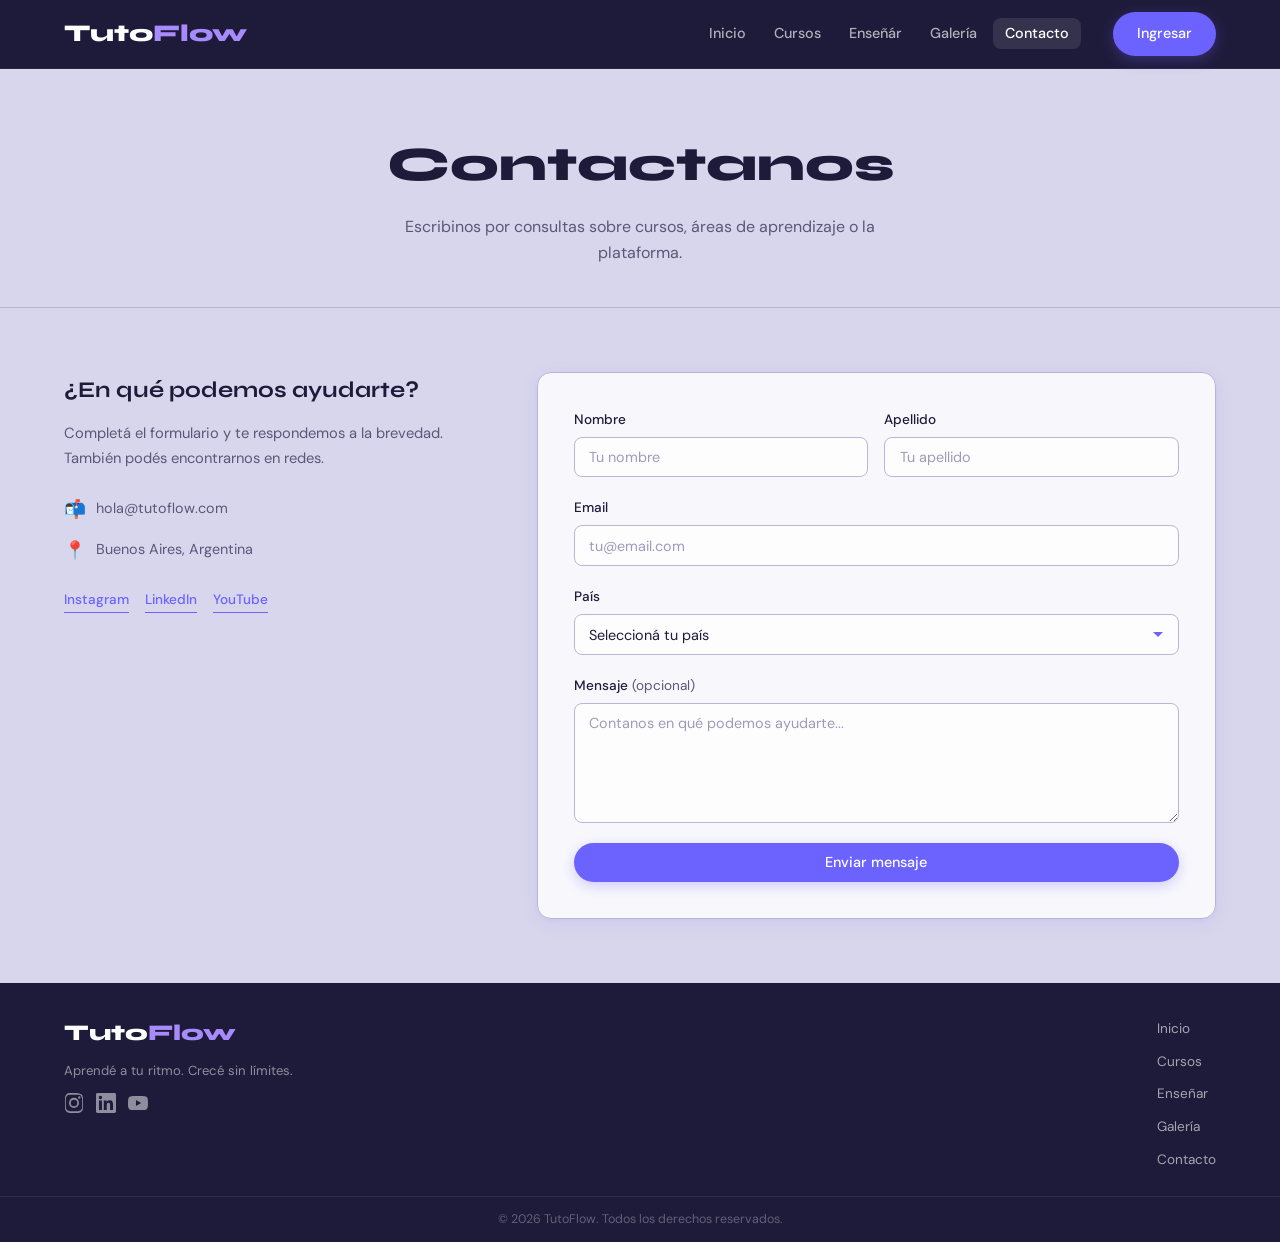
==== contacto.html @ e3fac87a "Add files via upload" ====
<!DOCTYPE html>
<html lang="es">
<head>
  <meta charset="UTF-8" />
  <meta name="viewport" content="width=device-width, initial-scale=1.0" />
  <title>TutoFlow – Contacto</title>
  <link rel="preconnect" href="https://fonts.googleapis.com" />
  <link rel="preconnect" href="https://fonts.gstatic.com" crossorigin />
  <link href="https://fonts.googleapis.com/css2?family=Syne:wght@600;700;800&family=DM+Sans:wght@300;400;500&display=swap" rel="stylesheet" />
  <link rel="stylesheet" href="CSS/estilos.css" />
  <link rel="icon" type="image/png" href="img/favicon/favicon.png" />

</head>
<body>

  <header class="header">
    <div class="container header__inner">
      <a href="index.html" class="header__logo">Tuto<span>Flow</span></a>

      <input type="checkbox" id="nav-toggle" class="nav-toggle" />
      <label for="nav-toggle" class="nav-toggle-label">&#9776;</label>

      <nav class="nav">
        <ul class="nav__list">
          <li class="nav__item"><a href="index.html" class="nav__link">Inicio</a></li>

          <li class="nav__item nav__item--dropdown">
            <a href="cursos.html" class="nav__link">Cursos</a>
            <ul class="dropdown">
              <li><a href="cursos.html" class="dropdown__link">Todos los cursos</a></li>
              <li><a href="cursos.html#programacion" class="dropdown__link">Programación</a></li>
              <li><a href="cursos.html#testing" class="dropdown__link">Testing QA</a></li>
              <li><a href="cursos.html#data" class="dropdown__link">Data / SQL</a></li>
              <li><a href="cursos.html#diseno" class="dropdown__link">Diseño Web</a></li>
              <li><a href="cursos.html#automatizacion" class="dropdown__link">Automatización</a></li>
              <li><a href="cursos.html#herramientas" class="dropdown__link">Herramientas Digitales</a></li>
            </ul>
          </li>

          <li class="nav__item"><a href="enseñar.html" class="nav__link">Enseñár</a></li>
          <li class="nav__item"><a href="galeria.html" class="nav__link">Galería</a></li>
          <li class="nav__item"><a href="contacto.html" class="nav__link nav__link--active">Contacto</a></li>
        </ul>
        <a href="cursos.html" class="btn btn-primary nav__cta">Ingresar</a>
      </nav>
    </div>
  </header>

  <section class="page-hero">
    <div class="container page-hero__inner">
      <h1 class="page-hero__title">Contactanos</h1>
      <p class="page-hero__subtitle">Escribinos por consultas sobre cursos, áreas de aprendizaje o la plataforma.</p>
    </div>
  </section>

  <section class="section section--contact">
    <div class="container contact__wrapper">

      <div class="contact__info">
        <h2 class="contact__info-title">¿En qué podemos ayudarte?</h2>
        <p class="contact__info-text">Completá el formulario y te respondemos a la brevedad. También podés encontrarnos en redes.</p>
        <ul class="contact__details">
          <li class="contact__detail">
            <span class="contact__detail-icon">📬</span>
            <span>hola@tutoflow.com</span>
          </li>
          <li class="contact__detail">
            <span class="contact__detail-icon">📍</span>
            <span>Buenos Aires, Argentina</span>
          </li>
        </ul>
        <div class="contact__social">
          <a href="#" class="contact__social-link">Instagram</a>
          <a href="#" class="contact__social-link">LinkedIn</a>
          <a href="#" class="contact__social-link">YouTube</a>
        </div>
      </div>

      <div class="card card--form">
        <form action="#" method="post" class="form">
          <div class="form__row">
            <div class="form__group">
              <label for="nombre" class="form__label">Nombre</label>
              <input type="text" id="nombre" name="nombre" class="form__input" placeholder="Tu nombre" required />
            </div>
            <div class="form__group">
              <label for="apellido" class="form__label">Apellido</label>
              <input type="text" id="apellido" name="apellido" class="form__input" placeholder="Tu apellido" required />
            </div>
          </div>

          <div class="form__group">
            <label for="email" class="form__label">Email</label>
            <input type="email" id="email" name="email" class="form__input" placeholder="tu@email.com" required />
          </div>

          <div class="form__group">
            <label for="pais" class="form__label">País</label>
            <select id="pais" name="pais" class="form__input form__select" required>
              <option value="" disabled selected>Seleccioná tu país</option>
              <option value="ar">Argentina</option>
              <option value="uy">Uruguay</option>
              <option value="cl">Chile</option>
              <option value="py">Paraguay</option>
              <option value="bo">Bolivia</option>
              <option value="pe">Perú</option>
              <option value="mx">México</option>
              <option value="co">Colombia</option>
              <option value="es">España</option>
              <option value="otro">Otro</option>
            </select>
          </div>

          <div class="form__group">
            <label for="mensaje" class="form__label">Mensaje <span class="form__optional">(opcional)</span></label>
            <textarea id="mensaje" name="mensaje" class="form__input form__textarea" placeholder="Contanos en qué podemos ayudarte..."></textarea>
          </div>

          <button type="submit" class="btn btn-primary btn--full">Enviar mensaje</button>
        </form>
      </div>

    </div>
  </section>

<footer class="footer">
  <div class="container footer__inner">

    <div class="footer__brand">
      <a href="index.html" class="footer__logo">Tuto<span>Flow</span></a>
      <p class="footer__tagline">Aprendé a tu ritmo. Crecé sin límites.</p>
      <div class="footer__social">
        <a href="https://www.instagram.com/" target="_blank" class="footer__social-link" aria-label="Instagram">
          <svg xmlns="http://www.w3.org/2000/svg" width="20" height="20" viewBox="0 0 24 24" fill="currentColor">
            <path d="M12 2.163c3.204 0 3.584.012 4.85.07 1.366.062 2.633.326 3.608 1.301.975.975 1.239 2.242 1.301 3.608.058 1.266.07 1.646.07 4.85s-.012 3.584-.07 4.85c-.062 1.366-.326 2.633-1.301 3.608-.975.975-2.242 1.239-3.608 1.301-1.266.058-1.646.07-4.85.07s-3.584-.012-4.85-.07c-1.366-.062-2.633-.326-3.608-1.301-.975-.975-1.239-2.242-1.301-3.608C2.175 15.584 2.163 15.204 2.163 12s.012-3.584.07-4.85c.062-1.366.326-2.633 1.301-3.608.975-.975 2.242-1.239 3.608-1.301 1.266-.058 1.646-.07 4.85-.07zm0-2.163c-3.259 0-3.667.014-4.947.072-1.613.074-3.067.49-4.186 1.61C1.747 2.8 1.331 4.254 1.257 5.867 1.199 7.147 1.185 7.555 1.185 12s.014 4.853.072 6.133c.074 1.613.49 3.067 1.61 4.186 1.119 1.12 2.573 1.536 4.186 1.61C8.333 23.986 8.741 24 12 24s3.667-.014 4.947-.072c1.613-.074 3.067-.49 4.186-1.61 1.12-1.119 1.536-2.573 1.61-4.186.058-1.28.072-1.688.072-6.133s-.014-4.853-.072-6.133c-.074-1.613-.49-3.067-1.61-4.186C19.014.676 17.56.26 15.947.186 14.667.128 14.259.114 12 .114zm0 5.838a6.048 6.048 0 1 0 0 12.096 6.048 6.048 0 0 0 0-12.096zm0 9.978a3.93 3.93 0 1 1 0-7.86 3.93 3.93 0 0 1 0 7.86zm7.846-10.405a1.44 1.44 0 1 1-2.881 0 1.44 1.44 0 0 1 2.881 0z"/>
          </svg>
        </a>
        <a href="https://www.linkedin.com/" target="_blank" class="footer__social-link" aria-label="LinkedIn">
          <svg xmlns="http://www.w3.org/2000/svg" width="20" height="20" viewBox="0 0 24 24" fill="currentColor">
            <path d="M20.447 20.452h-3.554v-5.569c0-1.328-.027-3.037-1.852-3.037-1.853 0-2.136 1.445-2.136 2.939v5.667H9.351V9h3.414v1.561h.046c.477-.9 1.637-1.85 3.37-1.85 3.601 0 4.267 2.37 4.267 5.455v6.286zM5.337 7.433a2.062 2.062 0 0 1-2.063-2.065 2.064 2.064 0 1 1 2.063 2.065zm1.782 13.019H3.555V9h3.564v11.452zM22.225 0H1.771C.792 0 0 .774 0 1.729v20.542C0 23.227.792 24 1.771 24h20.451C23.2 24 24 23.227 24 22.271V1.729C24 .774 23.2 0 22.222 0h.003z"/>
          </svg>
        </a>
        <a href="https://www.youtube.com/" class="footer__social-link" target="_blank" aria-label="YouTube">
          <svg xmlns="http://www.w3.org/2000/svg" width="20" height="20" viewBox="0 0 24 24" fill="currentColor">
            <path d="M23.498 6.186a3.016 3.016 0 0 0-2.122-2.136C19.505 3.545 12 3.545 12 3.545s-7.505 0-9.377.505A3.017 3.017 0 0 0 .502 6.186C0 8.07 0 12 0 12s0 3.93.502 5.814a3.016 3.016 0 0 0 2.122 2.136c1.871.505 9.376.505 9.376.505s7.505 0 9.377-.505a3.015 3.015 0 0 0 2.122-2.136C24 15.93 24 12 24 12s0-3.93-.502-5.814zM9.545 15.568V8.432L15.818 12l-6.273 3.568z"/>
          </svg>
        </a>
      </div>
    </div>

    <nav class="footer__nav">
      <ul class="footer__list">
        <li><a href="index.html" class="footer__link">Inicio</a></li>
        <li><a href="cursos.html" class="footer__link">Cursos</a></li>
        <li><a href="enseñar.html" class="footer__link">Enseñar</a></li>
        <li><a href="galeria.html" class="footer__link">Galería</a></li>
        <li><a href="contacto.html" class="footer__link">Contacto</a></li>
      </ul>
    </nav>

  </div>
  <div class="footer__copy">
    <div class="container">
      <p>&copy; 2026 TutoFlow. Todos los derechos reservados.</p>
    </div>
  </div>
</footer>

</body>
</html>
---- CSS/estilos.css ----
:root {
  /* Colores principales */
  --color-primary:      #6C63FF;
  --color-primary-dark: #5146e8;
  --color-secondary:    #3AAFFA;
  --color-accent:       #a78bfa;

  /* Fondos – lavanda grisáceo apagado */
  --color-bg:           #d8d6ec;
  --color-bg-light:     #ceccdf;
  --color-bg-white:     #ffffff;

  /* Texto */
  --color-text:         #1e1b3a;
  --color-text-muted:   #5a5778;

  /* UI */
  --color-border:       #b8b5d8;
  --shadow-soft:        0 4px 24px rgba(108, 99, 255, 0.13);
  --shadow-card:        0 2px 12px rgba(108, 99, 255, 0.10);
  --radius:             14px;
  --radius-sm:          8px;

  /* Tipografía */
  --font-title:         'Syne', sans-serif;
  --font-body:          'DM Sans', sans-serif;

  /* Layout */
  --max-width:          1200px;
  --section-padding:    5rem 0;
}

.h1hidden {
  position: absolute;
  width: 1px;
  height: 1px;
  padding: 0;
  margin: -1px;
  overflow: hidden;
  clip: rect(0,0,0,0);
  white-space: nowrap;
  border: 0;
}

*, *::before, *::after {
  box-sizing: border-box;
  margin: 0;
  padding: 0;
}

html {
  scroll-behavior: smooth;
}

body {
  font-family: var(--font-body);
  font-weight: 400;
  color: var(--color-text);
  background-color: var(--color-bg);
  line-height: 1.65;
  -webkit-font-smoothing: antialiased;
}

a {
  text-decoration: none;
  color: inherit;
}

ul {
  list-style: none;
}

img {
  max-width: 100%;
  display: block;
}

button {
  font-family: var(--font-body);
  cursor: pointer;
  border: none;
  background: none;
}

.container {
  width: 100%;
  max-width: var(--max-width);
  margin: 0 auto;
  padding: 0 1.5rem;
}

.section {
  padding: var(--section-padding);
}

.section--light {
  background-color: rgba(0, 0, 0, 0.04);
}

.section-title {
  font-family: var(--font-title);
  font-size: clamp(1.6rem, 3vw, 2.2rem);
  font-weight: 700;
  color: var(--color-text);
  text-align: center;
  margin-bottom: 0.75rem;
}

.section-text {
  text-align: center;
  color: var(--color-text-muted);
  font-size: 1rem;
  max-width: 540px;
  margin: 0 auto 2.5rem;
}

.section-title + .grid,
.section-title:not(+ .section-text) + .grid {
  margin-top: 2.5rem;
}

.section-text + .grid {
  margin-top: 0;
}

.grid {
  display: grid;
  gap: 1.5rem;
}

.grid--3 {
  grid-template-columns: repeat(3, 1fr);
}

.grid--4 {
  grid-template-columns: repeat(4, 1fr);
}

.header {
  position: sticky;
  top: 0;
  z-index: 100;
  background: var(--color-text);
  border-bottom: 1px solid rgba(255, 255, 255, 0.06);
}

.header__inner {
  display: flex;
  align-items: center;
  justify-content: space-between;
  height: 68px;
  gap: 2rem;
}

.header__logo {
  font-family: var(--font-title);
  font-size: 1.5rem;
  font-weight: 800;
  color: #fff;
  flex-shrink: 0;
}

.header__logo span {
  color: var(--color-accent);
}

.nav-toggle {
  display: none;
}

.nav-toggle-label {
  display: none;
  font-size: 1.6rem;
  cursor: pointer;
  color: #fff;
  padding: 0.25rem 0.5rem;
  user-select: none;
}

/* Nav principal */
.nav {
  display: flex;
  align-items: center;
  gap: 2rem;
}

.nav__list {
  display: flex;
  align-items: center;
  gap: 0.25rem;
}

.nav__item {
  position: relative;
}

.nav__link {
  font-size: 0.9rem;
  font-weight: 500;
  color: rgba(255, 255, 255, 0.65);
  padding: 0.4rem 0.75rem;
  border-radius: var(--radius-sm);
  transition: color 0.2s, background 0.2s;
}

.nav__link:hover,
.nav__link--active {
  color: #fff;
  background: rgba(255, 255, 255, 0.1);
}

.nav__cta {
  flex-shrink: 0;
}

.dropdown {
  position: absolute;
  top: calc(100% + 8px);
  left: 0;
  min-width: 200px;
  background: var(--color-bg-white);
  border: 1px solid var(--color-border);
  border-radius: var(--radius);
  box-shadow: var(--shadow-soft);
  padding: 0.5rem 0;
  opacity: 0;
  visibility: hidden;
  transform: translateY(-6px);
  transition: opacity 0.2s, transform 0.2s, visibility 0.2s;
  z-index: 200;
}

.nav__item--dropdown:hover .dropdown {
  opacity: 1;
  visibility: visible;
  transform: translateY(0);
}

.dropdown__link {
  display: block;
  padding: 0.5rem 1.1rem;
  font-size: 0.88rem;
  color: var(--color-text-muted);
  transition: color 0.15s, background 0.15s;
}

.dropdown__link:hover {
  color: var(--color-primary);
  background: rgba(108, 99, 255, 0.06);
}

.btn {
  display: inline-flex;
  align-items: center;
  justify-content: center;
  padding: 0.65rem 1.5rem;
  border-radius: 50px;
  font-family: var(--font-body);
  font-size: 0.9rem;
  font-weight: 500;
  transition: transform 0.15s, box-shadow 0.15s, background 0.2s;
  cursor: pointer;
}

.btn:hover {
  transform: translateY(-1px);
}

.btn-primary {
  background: var(--color-primary);
  color: #fff;
  box-shadow: 0 4px 14px rgba(108, 99, 255, 0.3);
}

.btn-primary:hover {
  background: var(--color-primary-dark);
  box-shadow: 0 6px 20px rgba(108, 99, 255, 0.4);
}

.btn-secondary {
  background: transparent;
  color: var(--color-primary);
  border: 1.5px solid var(--color-primary);
}

.btn-secondary:hover {
  background: rgba(108, 99, 255, 0.08);
}

.btn--large {
  padding: 0.85rem 2.2rem;
  font-size: 1rem;
}

.btn--full {
  width: 100%;
}

.card {
  background: rgba(255, 255, 255, 0.82);
  border: 1.5px solid var(--color-border);
  border-radius: var(--radius);
  padding: 1.75rem 1.5rem;
  box-shadow: 0 4px 18px rgba(108, 99, 255, 0.10), 0 1px 4px rgba(108, 99, 255, 0.06);
  transition: transform 0.2s, box-shadow 0.2s;
  backdrop-filter: blur(4px);
}

.card:hover {
  transform: translateY(-3px);
  box-shadow: 0 8px 32px rgba(108, 99, 255, 0.16), 0 2px 8px rgba(108, 99, 255, 0.08);
}

.card__icon {
  font-size: 2rem;
  margin-bottom: 0.85rem;
  display: block;
}

.card__title {
  font-family: var(--font-title);
  font-size: 1.05rem;
  font-weight: 700;
  margin-bottom: 0.4rem;
  color: var(--color-text);
}

.card__text {
  font-size: 0.88rem;
  color: var(--color-text-muted);
  line-height: 1.6;
}

/* Cards de área */
.card--area {
  display: block;
  cursor: pointer;
  border-color: var(--color-primary);
}

.card--area:hover {
  border-color: var(--color-secondary);
}

/* Cards de pasos */
.card--step {
  text-align: center;
  border-color: var(--color-accent);
}

.card__step-number {
  font-family: var(--font-title);
  font-size: 2.5rem;
  font-weight: 800;
  color: var(--color-primary);
  opacity: 0.18;
  line-height: 1;
  margin-bottom: 0.5rem;
}

.card--benefit {
  border-color: var(--color-secondary);
}

.card--coming {
  opacity: 0.72;
}

.badge-soon {
  display: inline-block;
  font-family: var(--font-body);
  font-size: 0.65rem;
  font-weight: 500;
  background: rgba(108, 99, 255, 0.1);
  color: var(--color-primary);
  border: 1px solid var(--color-border);
  border-radius: 50px;
  padding: 0.1rem 0.5rem;
  vertical-align: middle;
  margin-left: 0.3rem;
}

/* Cards de acceso rápido */
.card--access {
  text-align: center;
  border-color: var(--color-primary);
}

.hero {
  padding: 5.5rem 0 5rem;
}

/* Layout dos columnas */
.hero__inner {
  position: relative;
  z-index: 1;
  display: grid;
  grid-template-columns: 1fr 1fr;
  align-items: center;
  gap: 3rem;
}

/* Columna izquierda */
.hero__content {
  max-width: 520px;
}

.hero__badge {
  display: inline-block;
  font-size: 0.75rem;
  font-weight: 500;
  letter-spacing: 0.07em;
  color: var(--color-primary);
  background: rgba(108, 99, 255, 0.12);
  border: 1px solid rgba(108, 99, 255, 0.25);
  border-radius: 50px;
  padding: 0.3rem 0.9rem;
  margin-bottom: 1.4rem;
}

.hero__title {
  font-family: var(--font-title);
  font-size: clamp(2.6rem, 4.5vw, 4rem);
  font-weight: 800;
  line-height: 1.08;
  color: var(--color-text);
  margin-bottom: 1.1rem;
}

.hero__title-accent {
  color: var(--color-primary);
}

.hero__subtitle {
  font-size: 1rem;
  color: var(--color-text-muted);
  line-height: 1.7;
  margin-bottom: 2rem;
  max-width: 420px;
}

.hero__actions {
  display: flex;
  gap: 1rem;
  flex-wrap: wrap;
  margin-bottom: 2rem;
}

.hero__checks {
  display: flex;
  gap: 1.25rem;
  flex-wrap: wrap;
}

.hero__check {
  font-size: 0.82rem;
  color: var(--color-text-muted);
  font-weight: 500;
}

.hero__visual {
  position: relative;
  height: 380px;
  flex-shrink: 0;
}

.hero__window {
  position: absolute;
  top: 50%;
  left: 50%;
  transform: translate(-30%, -50%);
  width: 280px;
  background: rgba(255, 255, 255, 0.88);
  border-radius: var(--radius);
  box-shadow: 0 12px 48px rgba(108, 99, 255, 0.18);
  overflow: hidden;
  border: 1.5px solid var(--color-border);
  backdrop-filter: blur(6px);
}

.hero__window-bar {
  background: var(--color-primary);
  padding: 0.5rem 0.75rem;
  display: flex;
  gap: 0.4rem;
  align-items: center;
}

.wdot {
  width: 10px;
  height: 10px;
  border-radius: 50%;
  display: inline-block;
}

.wdot--red    { background: #ff5f57; }
.wdot--yellow { background: #febc2e; }
.wdot--green  { background: #28c840; }

.hero__window-body {
  padding: 1.1rem 1rem;
}

.wline {
  height: 8px;
  border-radius: 4px;
  background: rgba(108, 99, 255, 0.12);
  margin-bottom: 0.55rem;
}

.wline--long   { width: 85%; }
.wline--medium { width: 65%; }
.wline--short  { width: 45%; margin-bottom: 0.9rem; }

.hero__code-block {
  background: #1e1b3a;
  border-radius: var(--radius-sm);
  padding: 0.75rem 0.9rem;
  font-family: 'Courier New', monospace;
  font-size: 0.8rem;
  line-height: 1.6;
  color: #a9a0ff;
}

.code-keyword { color: #ff79c6; }
.code-fn      { color: #8be9fd; }

@keyframes floatUp {
  0%, 100% { transform: translateY(0px); }
  50%       { transform: translateY(-8px); }
}

@keyframes floatUpAlt {
  0%, 100% { transform: translateY(0px); }
  50%       { transform: translateY(-6px); }
}

.hcard {
  position: absolute;
  background: rgba(255, 255, 255, 0.88);
  border: 1.5px solid var(--color-border);
  border-radius: var(--radius);
  box-shadow: var(--shadow-soft);
  padding: 0.7rem 1rem;
  display: flex;
  align-items: center;
  gap: 0.65rem;
  min-width: 160px;
  z-index: 2;
  backdrop-filter: blur(6px);
  animation: floatUp 4s ease-in-out infinite;
}

.hcard__icon {
  font-size: 1.4rem;
  flex-shrink: 0;
}

.hcard__info {
  display: flex;
  flex-direction: column;
  gap: 0.1rem;
}

.hcard__title {
  font-family: var(--font-title);
  font-size: 0.82rem;
  font-weight: 700;
  color: var(--color-text);
}

.hcard__sub {
  font-size: 0.72rem;
  color: var(--color-text-muted);
}

.hcard--top-left {
  top: 0;
  left: 0;
  animation-delay: 0s;
  animation-duration: 4s;
}

.hcard--top-right {
  top: 20px;
  right: 0;
  animation-delay: -1.5s;
  animation-duration: 5s;
  animation-name: floatUpAlt;
}

.hcard--bottom {
  bottom: 20px;
  left: 10px;
  flex-direction: column;
  align-items: flex-start;
  min-width: 190px;
  animation-delay: -3s;
  animation-duration: 4.5s;
}

.hcard--bottom .hcard__icon {
  margin-bottom: 0.1rem;
}

.hcard__progress {
  width: 100%;
  height: 5px;
  background: rgba(108, 99, 255, 0.15);
  border-radius: 50px;
  margin-top: 0.5rem;
  overflow: hidden;
}

.hcard__progress-bar {
  height: 100%;
  background: linear-gradient(90deg, var(--color-primary), var(--color-secondary));
  border-radius: 50px;
}

.section--cta {
  position: relative;
  overflow: hidden;
  background: linear-gradient(135deg, #5146e8 0%, #2e9de0 100%);
  padding: var(--section-padding);
  text-align: center;
}

.cta__inner {
  position: relative;
  z-index: 1;
}

.cta__title {
  font-family: var(--font-title);
  font-size: clamp(1.8rem, 3.5vw, 2.6rem);
  font-weight: 800;
  color: #fff;
  margin-bottom: 0.75rem;
}

.cta__text {
  color: rgba(255, 255, 255, 0.82);
  font-size: 1rem;
  margin-bottom: 2rem;
}

.section--cta .btn-primary {
  background: #fff;
  color: var(--color-primary);
  box-shadow: 0 6px 24px rgba(0, 0, 0, 0.15);
}

.section--cta .btn-primary:hover {
  background: #f0efff;
  box-shadow: 0 8px 30px rgba(0, 0, 0, 0.2);
}

.cta__shapes {
  position: absolute;
  inset: 0;
  pointer-events: none;
}

.shape--cta-1 {
  position: absolute;
  border-radius: 50%;
  width: 300px;
  height: 300px;
  background: rgba(255, 255, 255, 0.07);
  top: -80px;
  left: -60px;
}

.shape--cta-2 {
  position: absolute;
  border-radius: 50%;
  width: 200px;
  height: 200px;
  background: rgba(255, 255, 255, 0.07);
  bottom: -50px;
  right: -40px;
}


.page-hero {
  padding: 3.5rem 0 2.5rem;
  border-bottom: 1px solid var(--color-border);
}

.page-hero__inner {
  text-align: center;
}

.page-hero__title {
  font-family: var(--font-title);
  font-size: clamp(2rem, 4vw, 3rem);
  font-weight: 800;
  color: var(--color-text);
  margin-bottom: 0.6rem;
}

.page-hero__subtitle {
  font-size: 1rem;
  color: var(--color-text-muted);
  max-width: 480px;
  margin: 0 auto;
}

.section--contact {
  padding: 4rem 0;
}

.contact__wrapper {
  display: grid;
  grid-template-columns: 1fr 1.6fr;
  gap: 3rem;
  align-items: start;
}

.contact__info-title {
  font-family: var(--font-title);
  font-size: 1.4rem;
  font-weight: 700;
  margin-bottom: 0.75rem;
  color: var(--color-text);
}

.contact__info-text {
  font-size: 0.92rem;
  color: var(--color-text-muted);
  margin-bottom: 1.5rem;
  line-height: 1.7;
}

.contact__details {
  display: flex;
  flex-direction: column;
  gap: 0.75rem;
  margin-bottom: 1.5rem;
}

.contact__detail {
  display: flex;
  align-items: center;
  gap: 0.65rem;
  font-size: 0.9rem;
  color: var(--color-text-muted);
}

.contact__detail-icon {
  font-size: 1.1rem;
}

.contact__social {
  display: flex;
  gap: 1rem;
  flex-wrap: wrap;
}

.contact__social-link {
  font-size: 0.85rem;
  font-weight: 500;
  color: var(--color-primary);
  border-bottom: 1.5px solid var(--color-primary);
  padding-bottom: 1px;
  transition: opacity 0.15s;
}

.contact__social-link:hover {
  opacity: 0.7;
}

/* Card del formulario */
.card--form {
  padding: 2.25rem;
}

/* Formulario */
.form {
  display: flex;
  flex-direction: column;
  gap: 1.25rem;
}

.form__row {
  display: grid;
  grid-template-columns: 1fr 1fr;
  gap: 1rem;
}

.form__group {
  display: flex;
  flex-direction: column;
  gap: 0.35rem;
}

.form__label {
  font-size: 0.85rem;
  font-weight: 500;
  color: var(--color-text);
}

.form__optional {
  font-weight: 400;
  color: var(--color-text-muted);
}

.form__input {
  font-family: var(--font-body);
  font-size: 0.9rem;
  color: var(--color-text);
  background: rgba(255, 255, 255, 0.7);
  border: 1.5px solid var(--color-border);
  border-radius: var(--radius-sm);
  padding: 0.65rem 0.9rem;
  transition: border-color 0.2s, box-shadow 0.2s;
  outline: none;
  width: 100%;
  appearance: none;
}

.form__input:focus {
  border-color: var(--color-primary);
  box-shadow: 0 0 0 3px rgba(108, 99, 255, 0.12);
  background: #fff;
}

.form__input::placeholder {
  color: #9d9bbb;
}

.form__select {
  background-image: url("data:image/svg+xml,%3Csvg xmlns='http://www.w3.org/2000/svg' width='12' height='8' viewBox='0 0 12 8'%3E%3Cpath fill='%236C63FF' d='M1 1l5 5 5-5'/%3E%3C/svg%3E");
  background-repeat: no-repeat;
  background-position: right 0.9rem center;
  padding-right: 2.2rem;
  cursor: pointer;
}

.form__textarea {
  resize: vertical;
  min-height: 120px;
}

.galeria__grid {
  display: grid;
  grid-template-columns: repeat(3, 1fr);
  gap: 1.25rem;
}

.galeria__item {
  position: relative;
  display: block;
  border-radius: var(--radius);
  overflow: hidden;
  border: 1.5px solid var(--color-border);
  box-shadow: var(--shadow-card);
  background: var(--color-bg-light);
  aspect-ratio: 4 / 3;
  cursor: pointer;
}

.galeria__img {
  width: 100%;
  height: 100%;
  object-fit: cover;
  display: block;
  transition: transform 0.35s ease;
}

.galeria__item:hover .galeria__img {
  transform: scale(1.05);
}

/* Overlay con lupa al hacer hover */
.galeria__overlay {
  position: absolute;
  inset: 0;
  background: rgba(108, 99, 255, 0.45);
  display: flex;
  align-items: center;
  justify-content: center;
  opacity: 0;
  transition: opacity 0.25s ease;
}

.galeria__item:hover .galeria__overlay {
  opacity: 1;
}

.galeria__overlay-icon {
  font-size: 1.8rem;
  filter: drop-shadow(0 2px 6px rgba(0,0,0,0.3));
}

/* Placeholder cuando no hay imagen */
.galeria__item--placeholder {
  background: var(--color-bg-light);
  border: 2px dashed var(--color-border);
}

.galeria__item--placeholder::after {
  content: '📷';
  font-size: 2.5rem;
  opacity: 0.4;
  position: absolute;
  top: 50%;
  left: 50%;
  transform: translate(-50%, -50%);
}

.galeria__item--placeholder .galeria__img {
  display: none;
}

.galeria__item--placeholder .galeria__overlay {
  display: none;
}

.footer {
  background: var(--color-text);
  color: rgba(255, 255, 255, 0.7);
  position: relative;
  z-index: 1;
}

.footer__inner {
  display: flex;
  align-items: flex-start;
  justify-content: space-between;
  gap: 2rem;
  padding: 2rem 1.5rem 1.5rem;
}

.footer__brand {
  display: flex;
  flex-direction: column;
  gap: 0.5rem;
}

.footer__logo {
  font-family: var(--font-title);
  font-size: 1.4rem;
  font-weight: 800;
  color: #fff;
  display: block;
}

.footer__logo span {
  color: var(--color-accent);
}

.footer__tagline {
  font-size: 0.82rem;
  color: rgba(255, 255, 255, 0.5);
}

.footer__social {
  display: flex;
  gap: 0.75rem;
  margin-top: 0.25rem;
}

.footer__social-link {
  color: rgba(255, 255, 255, 0.5);
  transition: color 0.2s;
  display: flex;
  align-items: center;
}

.footer__social-link:hover {
  color: #fff;
}

.footer__list {
  display: flex;
  flex-direction: column;
  gap: 0.4rem;
}

.footer__link {
  font-size: 0.85rem;
  color: rgba(255, 255, 255, 0.6);
  transition: color 0.15s;
}

.footer__link:hover {
  color: #fff;
}

.footer__copy {
  border-top: 1px solid rgba(255, 255, 255, 0.08);
  padding: 0.75rem 0;
}

.footer__copy p {
  font-size: 0.78rem;
  color: rgba(255, 255, 255, 0.3);
  text-align: center;
}

@media (max-width: 1024px) {
  .grid--4 {
    grid-template-columns: repeat(2, 1fr);
  }

  .grid--3 {
    grid-template-columns: repeat(2, 1fr);
  }

  .contact__wrapper {
    grid-template-columns: 1fr;
    gap: 2rem;
  }

  .footer__inner {
    grid-template-columns: 1fr 1fr;
    gap: 2rem;
  }

  .footer__brand {
    grid-column: 1 / -1;
  }
}


@media (max-width: 768px) {

  .nav-toggle-label {
    display: block;
  }

  .nav {
    position: fixed;
    top: 68px;
    left: 0;
    right: 0;
    background: var(--color-text);
    border-bottom: 1px solid rgba(255, 255, 255, 0.08);
    box-shadow: 0 8px 24px rgba(0,0,0,0.25);
    flex-direction: column;
    align-items: stretch;
    padding: 0 1.5rem;
    gap: 0;
    max-height: 0;
    overflow: hidden;
    transition: max-height 0.3s ease, padding 0.3s ease;
  }

  .nav-toggle:checked ~ .nav {
    max-height: 600px;
    padding: 1rem 1.5rem 1.5rem;
    gap: 1rem;
  }

  .nav__list {
    flex-direction: column;
    align-items: stretch;
    gap: 0.25rem;
  }

  .nav__link {
    display: block;
    padding: 0.6rem 0.75rem;
  }

  .dropdown {
    position: static;
    opacity: 1;
    visibility: visible;
    transform: none;
    box-shadow: none;
    border: none;
    background: rgba(255, 255, 255, 0.07);
    border-radius: var(--radius-sm);
    padding: 0.25rem 0;
    max-height: 0;
    overflow: hidden;
    transition: max-height 0.25s ease;
  }

  .nav__item--dropdown > .nav__link::after {
    content: " ▾";
    font-size: 0.75rem;
    color: rgba(255,255,255,0.5);
  }

  .nav__item--dropdown:focus-within .dropdown {
    max-height: 300px;
  }

  .hero {
    padding: 3.5rem 0 3rem;
  }

  .hero__inner {
    grid-template-columns: 1fr;
  }

  .hero__content {
    max-width: 100%;
  }

  .hero__visual {
    display: none;
  }

  .grid--3,
  .grid--4 {
    grid-template-columns: 1fr;
  }

  .galeria__grid {
    grid-template-columns: repeat(2, 1fr);
    gap: 0.75rem;
  }

  .form__row {
    grid-template-columns: 1fr;
  }

  .footer__inner {
    flex-direction: column;
    gap: 1.5rem;
    padding: 1.75rem 1.5rem 1.25rem;
  }

  .footer__social {
    gap: 1rem;
  }
}


@media (max-width: 480px) {
  :root {
    --section-padding: 3.5rem 0;
  }

  .hero__actions {
    flex-direction: column;
    align-items: flex-start;
  }

  .card--form {
    padding: 1.5rem 1.1rem;
  }

  .galeria__grid {
    grid-template-columns: 1fr;
  }
}

.cursos-wrapper {
  display: grid;
  grid-template-columns: 240px 1fr;
  gap: 2rem;
  align-items: start;
}

.filtros-toggle {
  display: none;
  width: 100%;
  padding: 0.75rem 1rem;
  background: var(--color-bg-white);
  border: 1.5px solid var(--color-border);
  border-radius: var(--radius-sm);
  font-family: var(--font-body);
  font-size: 0.9rem;
  font-weight: 500;
  color: var(--color-text);
  cursor: pointer;
  text-align: left;
  margin-bottom: 1rem;
}

.cursos-sidebar {
  background: rgba(255, 255, 255, 0.82);
  border: 1.5px solid var(--color-border);
  border-radius: var(--radius);
  padding: 1.5rem;
  box-shadow: var(--shadow-card);
  position: sticky;
  top: 88px;
  backdrop-filter: blur(4px);
}

.sidebar__header {
  display: flex;
  align-items: center;
  justify-content: space-between;
  margin-bottom: 1.25rem;
  padding-bottom: 0.75rem;
  border-bottom: 1px solid var(--color-border);
}

.sidebar__title {
  font-family: var(--font-title);
  font-size: 1rem;
  font-weight: 700;
  color: var(--color-text);
}

.sidebar__reset {
  font-family: var(--font-body);
  font-size: 0.78rem;
  color: var(--color-primary);
  background: none;
  border: none;
  cursor: pointer;
  text-decoration: underline;
  padding: 0;
}

.sidebar__reset:hover {
  opacity: 0.7;
}

.sidebar__grupo {
  margin-bottom: 1.25rem;
  padding-bottom: 1.25rem;
  border-bottom: 1px solid var(--color-border);
}

.sidebar__grupo:last-child {
  margin-bottom: 0;
  padding-bottom: 0;
  border-bottom: none;
}

.sidebar__grupo-titulo {
  font-family: var(--font-title);
  font-size: 0.82rem;
  font-weight: 700;
  text-transform: uppercase;
  letter-spacing: 0.06em;
  color: var(--color-text-muted);
  margin-bottom: 0.75rem;
}

.sidebar__lista {
  display: flex;
  flex-direction: column;
  gap: 0.4rem;
}

.sidebar__opcion {
  display: flex;
  align-items: center;
  gap: 0.5rem;
  font-size: 0.88rem;
  color: var(--color-text);
  cursor: pointer;
  padding: 0.25rem 0.4rem;
  border-radius: var(--radius-sm);
  transition: background 0.15s;
}

.sidebar__opcion:hover {
  background: rgba(108, 99, 255, 0.07);
}

.sidebar__radio {
  accent-color: var(--color-primary);
  width: 15px;
  height: 15px;
  cursor: pointer;
  flex-shrink: 0;
}

.cursos-contenedor {
  min-width: 0;
}

.cursos-header {
  display: flex;
  align-items: center;
  justify-content: space-between;
  margin-bottom: 1.25rem;
}

.cursos-count {
  font-size: 0.88rem;
  color: var(--color-text-muted);
  font-weight: 500;
}

.cursos-grid {
  display: grid;
  grid-template-columns: repeat(3, 1fr);
  gap: 1.25rem;
}

.curso-card {
  background: rgba(255, 255, 255, 0.82);
  border: 1.5px solid var(--color-border);
  border-radius: var(--radius);
  overflow: hidden;
  box-shadow: var(--shadow-card);
  display: flex;
  flex-direction: column;
  transition: transform 0.2s, box-shadow 0.2s;
  backdrop-filter: blur(4px);
}

.curso-card:hover {
  transform: translateY(-3px);
  box-shadow: var(--shadow-soft);
}

/* Imagen */
.curso-card__img-link {
  display: block;
}

.curso-card__img-wrapper {
  position: relative;
  aspect-ratio: 16 / 9;
  background: var(--color-bg-light);
  overflow: hidden;
}

.curso-card__img-wrapper--placeholder::after {
  content: '🖼️';
  font-size: 2rem;
  position: absolute;
  top: 50%;
  left: 50%;
  transform: translate(-50%, -50%);
  opacity: 0.35;
}

.curso-card__img {
  width: 100%;
  height: 100%;
  object-fit: cover;
  display: block;
  transition: transform 0.3s ease;
}

.curso-card:hover .curso-card__img {
  transform: scale(1.04);
}

.curso-card__badge {
  position: absolute;
  top: 0.6rem;
  font-size: 0.7rem;
  font-weight: 600;
  padding: 0.2rem 0.55rem;
  border-radius: 50px;
  line-height: 1.4;
}

.curso-card__badge--nivel {
  left: 0.6rem;
  background: rgba(30, 27, 58, 0.78);
  color: #fff;
}

.curso-card__badge--gratis {
  right: 0.6rem;
  background: var(--color-primary);
  color: #fff;
}

.curso-card__body {
  padding: 1rem 1.1rem 1.1rem;
  display: flex;
  flex-direction: column;
  flex: 1;
  gap: 0.35rem;
}

.curso-card__categoria {
  font-size: 0.72rem;
  font-weight: 600;
  text-transform: uppercase;
  letter-spacing: 0.06em;
  color: var(--color-primary);
}

.curso-card__titulo {
  font-family: var(--font-title);
  font-size: 0.95rem;
  font-weight: 700;
  color: var(--color-text);
  line-height: 1.3;
}

.curso-card__desc {
  font-size: 0.82rem;
  color: var(--color-text-muted);
  line-height: 1.55;
  flex: 1;
}

.curso-card__footer {
  display: flex;
  align-items: center;
  justify-content: space-between;
  margin-top: 0.75rem;
  padding-top: 0.75rem;
  border-top: 1px solid var(--color-border);
}

.curso-card__precio {
  font-family: var(--font-title);
  font-size: 1rem;
  font-weight: 700;
  color: var(--color-text);
}

.curso-card__precio--gratis {
  color: var(--color-primary);
}

.curso-card__btn {
  padding: 0.4rem 0.9rem;
  font-size: 0.78rem;
}

.cursos-empty {
  flex-direction: column;
  align-items: center;
  justify-content: center;
  gap: 1rem;
  padding: 4rem 2rem;
  text-align: center;
}

.cursos-empty__icon {
  font-size: 2.5rem;
}

.cursos-empty__texto {
  font-size: 0.95rem;
  color: var(--color-text-muted);
}

@media (max-width: 1024px) {
  .cursos-wrapper {
    grid-template-columns: 200px 1fr;
    gap: 1.5rem;
  }

  .cursos-grid {
    grid-template-columns: repeat(2, 1fr);
  }
}

@media (max-width: 768px) {
  .cursos-wrapper {
    grid-template-columns: 1fr;
  }

  .filtros-toggle {
    display: block;
  }

  .cursos-sidebar {
    position: static;
    display: none;
    margin-bottom: 1rem;
  }

  .cursos-sidebar--open {
    display: block;
  }

  .cursos-grid {
    grid-template-columns: repeat(2, 1fr);
  }
}

@media (max-width: 480px) {
  .cursos-grid {
    grid-template-columns: 1fr;
  }
}
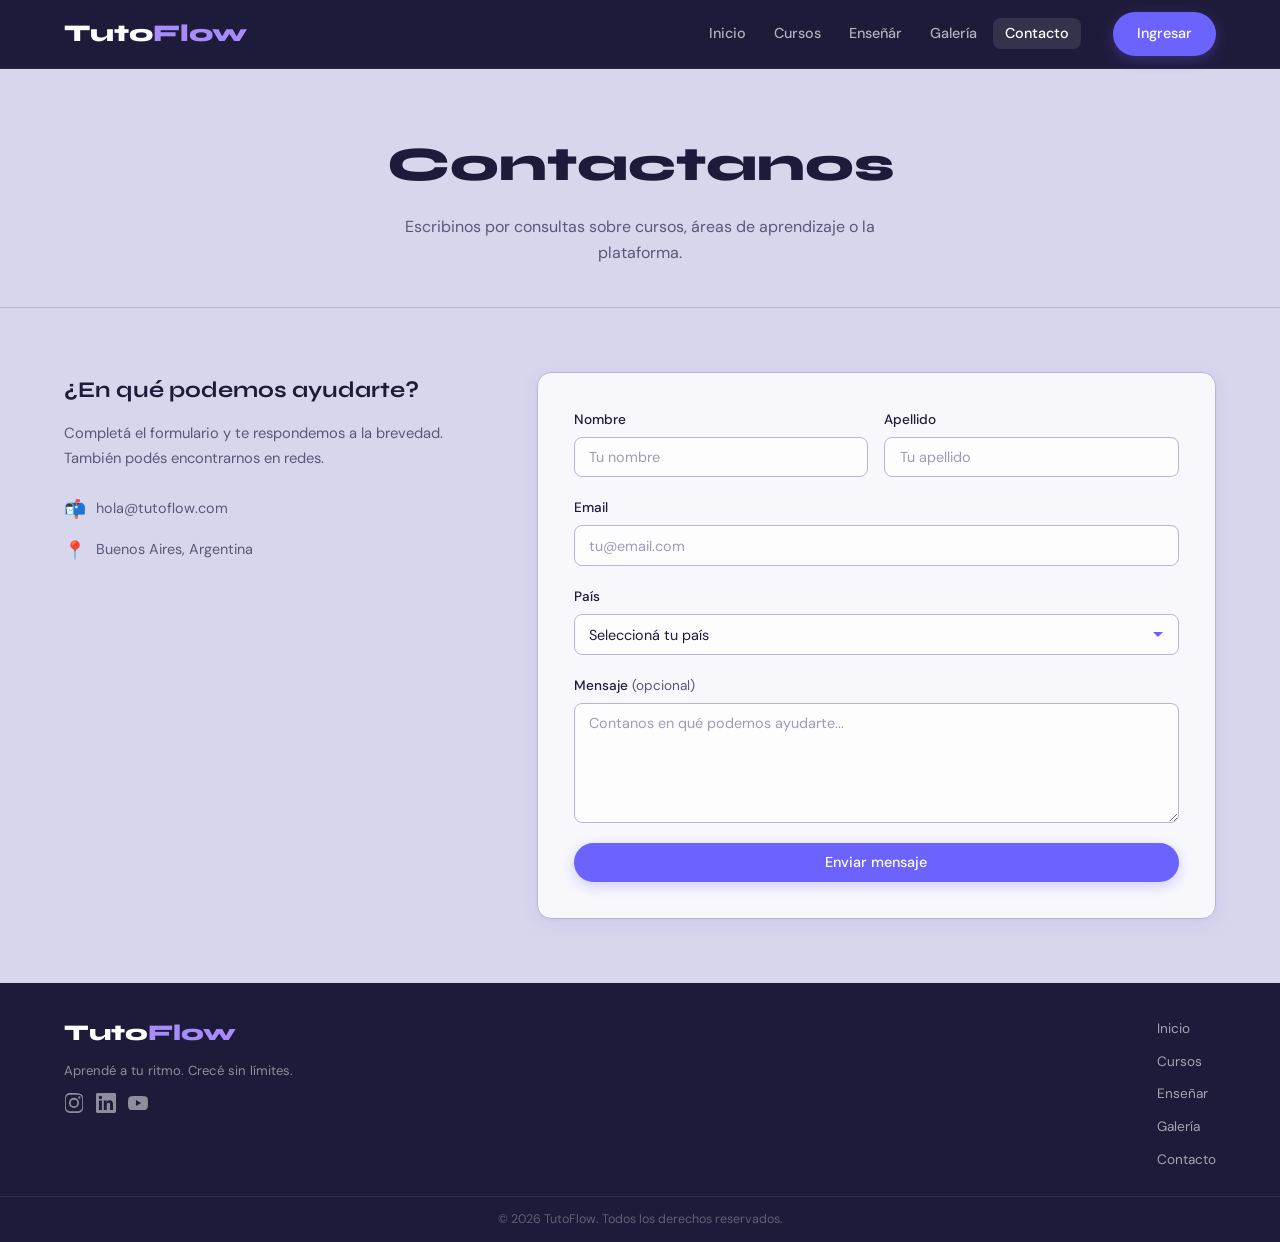
==== commit 308591ea: "Remove social media links from contacto.html Removed social media links section from contact page." ====
--- a/contacto.html
+++ b/contacto.html
@@ -69,11 +69,7 @@
             <span>Buenos Aires, Argentina</span>
           </li>
         </ul>
-        <div class="contact__social">
-          <a href="#" class="contact__social-link">Instagram</a>
-          <a href="#" class="contact__social-link">LinkedIn</a>
-          <a href="#" class="contact__social-link">YouTube</a>
-        </div>
+
       </div>
 
       <div class="card card--form">
